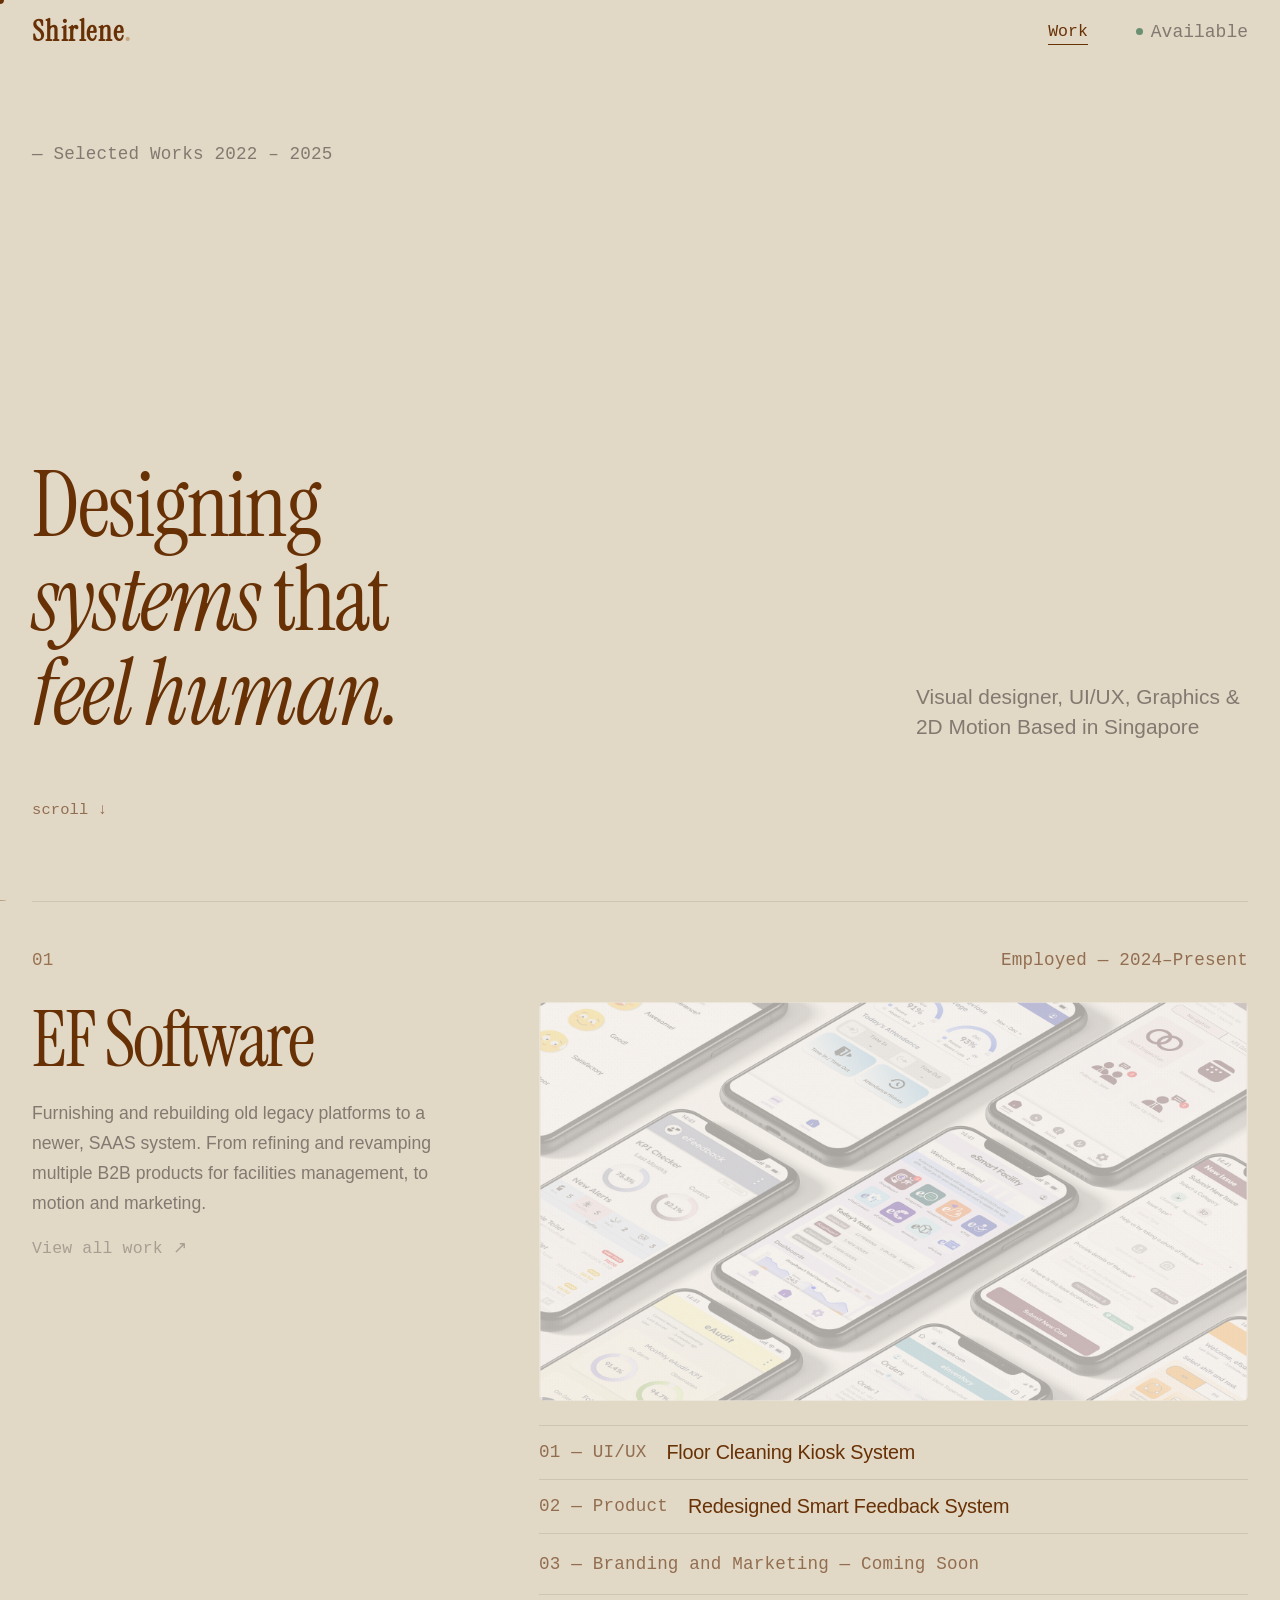
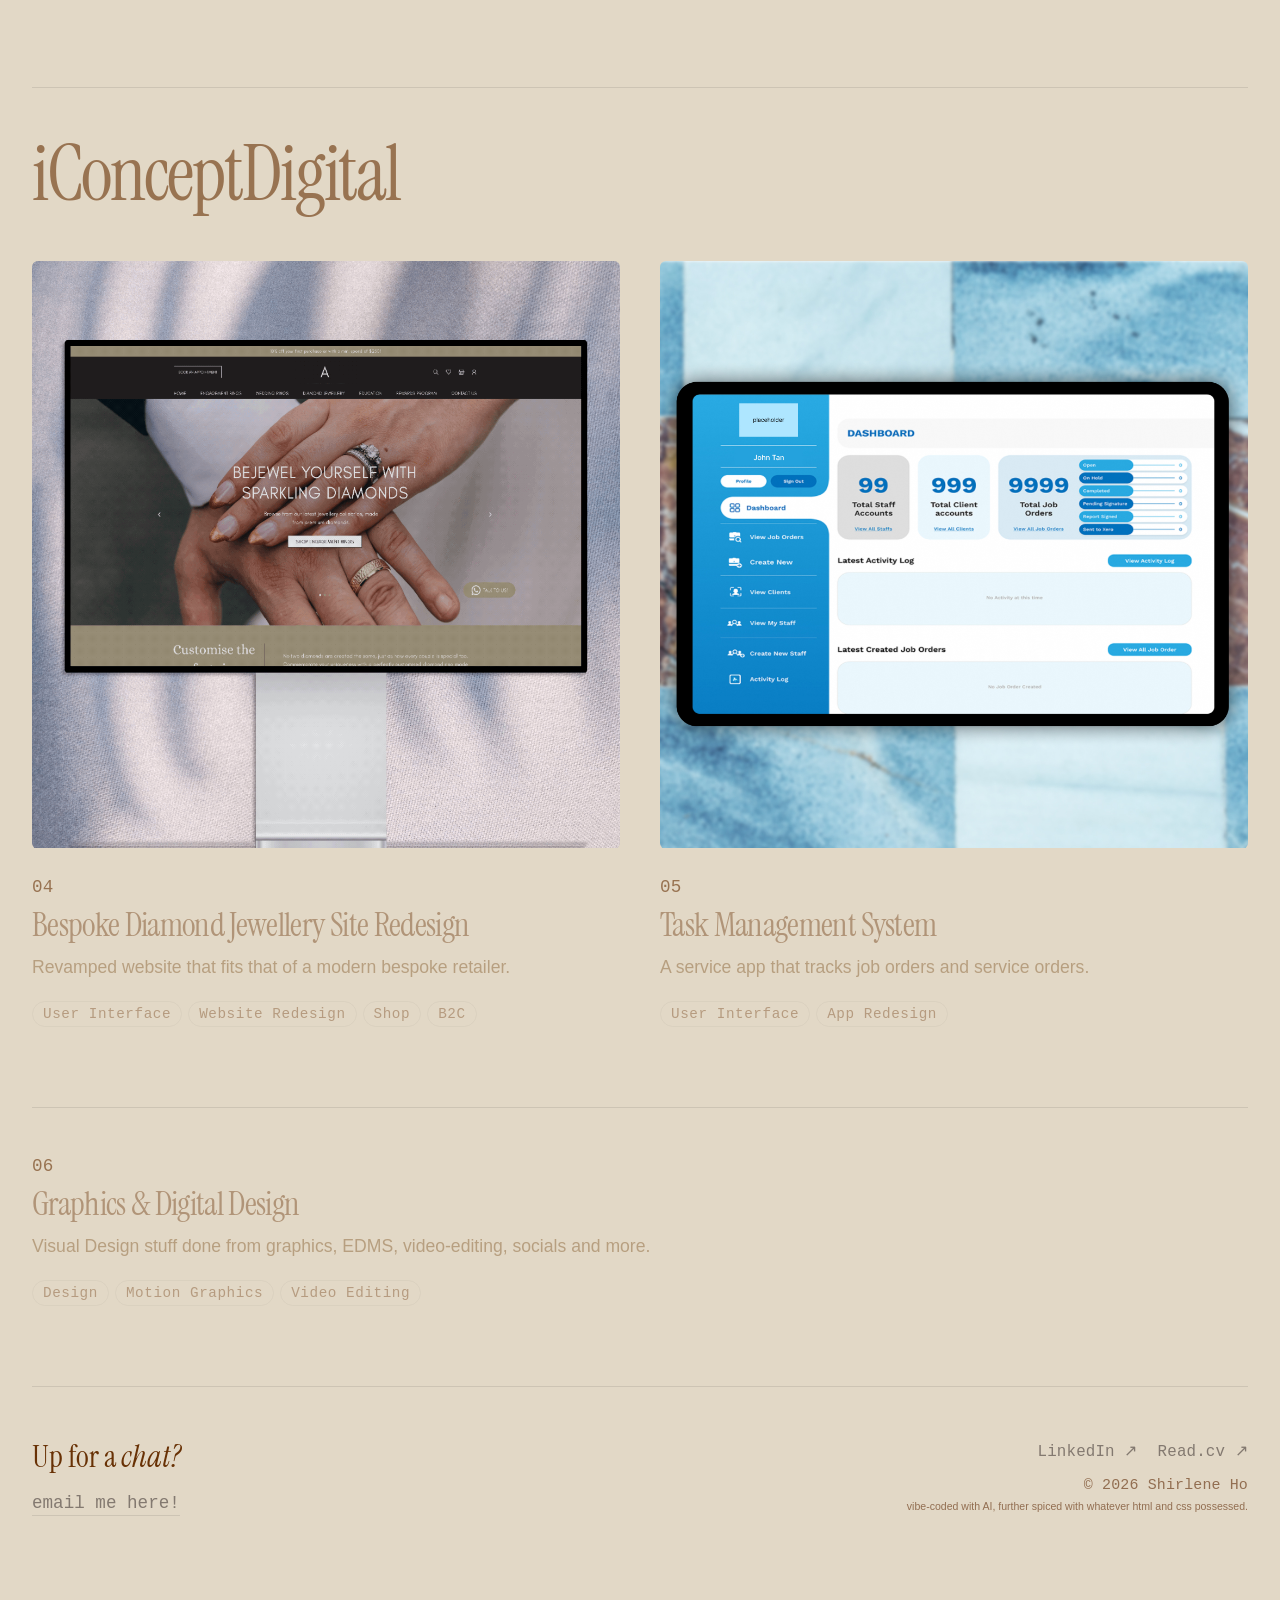
==== index.html @ 6ee0adf7 "Initial commit" ====
<!DOCTYPE html>
<html lang="en">
<head>
  <meta charset="UTF-8" />
  <meta name="viewport" content="width=device-width, initial-scale=1.0" />
  <title>Shirlene's folio</title>
  <link rel="stylesheet" href="style.css" />
  <link rel="preconnect" href="https://fonts.googleapis.com">
  <link rel="preconnect" href="https://fonts.gstatic.com" crossorigin>
  <link href="https://fonts.googleapis.com/css2?family=Instrument+Serif:ital@0;1&family=DM+Mono:wght@300;400&family=Syne:wght@400;500;700&display=swap" rel="stylesheet">
</head>

<body class="page-home" data-cursor="default">

<script>
  window.addEventListener('beforeunload', function (event) {
    window.location.href = 'index.html';
  });
</script>

  <!-- Custom Cursor -->
  <div class="cursor" id="cursor"></div>
  <div class="cursor-dot" id="cursor-dot"></div>

  <!-- Navigation -->
  <nav class="nav" id="nav">
      <a href="index.html" class="nav-logo">Shirlene<span class="logo-dot">.</span></a>
      <div class="nav-links">
        <a href="index.html" class="nav-link active" data-label="Work">Work</a>
      <!--<a href="playground.html" class="nav-link" data-label="Playground">Playground</a>-->  
    </div>
    <div class="nav-meta">
      <span class="nav-status"><span class="status-dot"></span>Available</span>
    </div>
  </nav>

  <!-- Hero -->
  <section class="hero">
   <canvas id="hero-canvas"></canvas>
    <div class="hero-label">
      <span class="mono">— Selected Works 2022 – 2025</span>
    </div>
    <h1 class="hero-title">
      <span class="line" data-delay="0">Designing</span>
      <span class="line" data-delay="80"><em>systems</em> that</span>
      <span class="line italic" data-delay="160">feel human.</span>
    </h1>
    <div class="hero-sub">
      <p>Visual designer, UI/UX, Graphics & 2D Motion Based in Singapore
      <!--<a href="#01">UI/UX</a>,
      <a href="#04">Graphics & 2D Motion</a>. Based in Singapore.</p> -->
      <!-- <a href="playground.html" class="hero-link">About me <svg width="14" height="14" viewBox="0 0 14 14" fill="none"><path d="M2 7h10M8 3l4 4-4 4" stroke="currentColor" stroke-width="1.5" stroke-linecap="round" stroke-linejoin="round"/></svg></a> --!>
    </div>
    <div class="hero-scroll-hint mono">scroll ↓</div>
  </section>

   Work Grid -->
  <section class="works" id="works">

    <!-- 01 EFS — Featured Client Block -->
    <section id="01">
    <div class="work-item work-item--feature" data-index="01">
      <div class="work-feature-inner" data-color="#E8D4D4">
        <div class="work-feature-header">
          <span class="work-index mono">01</span>
          <div class="work-feature-label mono">Employed — 2024–Present</div>
        </div>
        <div class="work-feature-body">
          <div class="work-feature-left">
            <h2 class="work-feature-title">EF Software</h2>
            <p class="work-feature-desc">Furnishing and rebuilding old legacy platforms to a newer, SAAS system. From refining and revamping multiple B2B products for facilities management, to motion and marketing.</p>
            <a href="efs.html" class="work-feature-cta mono">View all work ↗</a>
          </div>
          <div class="work-feature-right" img src="profile.png" alt="EF Softwares multiple system solutions on mobile">
            <div class="work-frame work-frame--feature">
              <div class="work-placeholder">
                <div class="placeholder-inner">
                  <span class="placeholder-label mono"></span>
                </div>
              </div>
            </div>
            <div class="work-sublinks">
              <a href="efs.html#cleaningkiosk" class="work-sublink">
                <span class="sublink-type mono">01 — UI/UX</span>
                <span class="sublink-title">Floor Cleaning Kiosk System</span>
                <span class="sublink-arrow">↗</span>
              </a>
              <a href="efs.html#eSFB" class="work-sublink">
                <span class="sublink-type mono">02 — Product</span>
                <span class="sublink-title">Redesigned Smart Feedback System</span>
                <span class="sublink-arrow">↗</span>
              </a>
              <div class="work-sublink">
                <span class="sublink-type mono">03 — Branding and Marketing — Coming Soon </span>
                <!-- <span class="sublink-title">Visual Identity & Marketing</span> 
                <span class="sublink-arrow">↗</span> </div> -->
              <div class="spacer">
              </a>
            </div>
          </div>
        </div>
      </div>
    </div>


    <!-- iConcept Digital — shared client header for the split block below.
         Wrapped together so hovering either card brightens the title. -->
    <div class="work-client-group">
      <div class="work-client-header">
        <h2 class="work-client-title">iConceptDigital</h2>
      </div>

      <div class="work-item work-item--split">

        <div class="work-cell" data-index="04" data-color="#E8D9E2">
          <a href="bespokejewellery.html" class="work-link">
            <div class="work-frame work-frame--portrait">
              <div class="da-feature">
                <div class="placeholder-inner">
                </div>
              </div>
            </div>
            <div class="work-meta">
              <div class="work-info">
                <span class="work-index mono">04</span>
                <h2 class="work-title">Bespoke Diamond Jewellery Site Redesign</h2>

                <p class="work-desc">Revamped website that fits that of a modern bespoke retailer.</p>
              </div>
              <div class="work-tags">
                <span class="tag">User Interface</span>
                <span class="tag">Website Redesign</span>
             	<span class="tag">Shop</span>
              	<span class="tag">B2C</span>
              </div>
            </div>
          </a>
        </div>

        <div class="work-cell" data-index="05" data-color="#CFE3E3">
          <a href="taskmgmt.html" class="work-link">
            <div class="work-frame work-frame--portrait">
              <div class="taskmgmt-feature" alt="EF Softwares multiple system solutions on mobile">
                <div class="placeholder-inner" img src="profile.png" >
                </div>
              </div>
            </div>
            <div class="work-meta">
              <div class="work-info">
                <span class="work-index mono">05</span>
                <h2 class="work-title">Task Management System</h2>
                <p class="work-desc">A service app that tracks job orders and service orders.</p>
              </div>
              <div class="work-tags">
              <span class="tag">User Interface</span>
              <span class="tag">App Redesign</span>
            </div>
          </div>
        </a>
      </div>

    </div>

    </div>
    <section id="04">

    <div class="work-item work-item--wide" data-index="06" data-color="#D9E2E8">
      <a href="graphicdesign.html" class="work-link">
       <!--  <div class="work-frame work-frame--wide">
          <div class="work-placeholder">
            <div class="placeholder-inner">
            </div>
          </div>
        </div> -->
        <div class="work-meta">
          <div class="work-info">
            <span class="work-index mono">06</span>
            <h2 class="work-title">Graphics & Digital Design</h2>
            <p class="work-desc">Visual Design stuff done from graphics, EDMS, video-editing, socials and more.</p>
          </div>
          <div class="work-tags">
            <span class="tag">Design</span>
            <span class="tag">Motion Graphics</span>
            <span class="tag">Video Editing</span>
          </div>
        </div>
      </a>
    </div>


  </section>

  <!-- Footer -->
  <footer class="footer">
    <div class="footer-left">
      <p class="footer-tagline">Up for a <em>chat?</em></p>
      <a href="mailto:shirlenehly010@gmail.com" class="footer-email">email me here!</a>
    </div>
    <div class="footer-right">
      <div class="footer-links">
        <a href="www.linkedin.com/in/shirlene-ho" target="_blank" class="footer-link mono">LinkedIn ↗</a>
        <a href="https://drive.google.com/file/d/1FRg0CxE9V1r8pz8oT7f8C0hHhA85Rcrs/view?usp=sharing" target="_blank" class="footer-link mono">Read.cv ↗</a>
      </div>
      <p class="footer-copy mono" style="text-align: right;" style="margin-bottom: 0px;">© 2026 Shirlene Ho</p>
      <p class="footer-credit" style="margin-top: -10px;">vibe-coded with AI, further spiced with whatever html and css possessed. </div>
    </div>
  </footer>

  <script src="main.js"></script>
</body>
</html>
---- style.css ----
/*=============================================
   Shirlene Ho — PORTFOLIO
   Visual Design & UI/UX
   ============================================= */
html {
  scroll-behavior: smooth;
  scroll-padding-top: 60px; /* Adjust this to match the exact height of your header */
} 



:root {
  --bg: #e2d8c6;
  --fg: #683105;
  --fg-muted: #837970;
  --fg-faint: #926e51;
  --accent: #C8A882;
  --accent-dark: #9B7A52;
  --surface: #EEEAE3;
  --border: rgba(26, 26, 24, 0.1);
  --green: #6B8F71;
  --serif: 'Instrument Serif', serif;
  --sans: 'Noto Serif', sans-serif;
  --mono: 'IBM-Plex Sans', monospace;
  --ease-out: cubic-bezier(0.16, 1, 0.3, 1);
  --ease-in-out: cubic-bezier(0.76, 0, 0.24, 1);
  --radius: 6px;
  --nav-h: 64px;
}
 
/* ---- Reset & Base ---- */
*, *::before, *::after { box-sizing: border-box; margin: 0; padding: 0; }
 
html { scroll-behavior: smooth; font-size: 22px; }
 
body {
  font-family: var(--sans);
  font-size: 1px;
  background-color: var(--bg);
  color: var(--fg);
  overflow-x: hidden;
  cursor: none;
  -webkit-font-smoothing: antialiased;
  /* Smooth color transition for full background */
  transition: background-color 0.6s cubic-bezier(0.16, 1, 0.3, 1);
}


 
a { color: inherit; text-decoration: none; }
img { display: block; max-width: 100%; }
 
.mono { font-family: var(--mono); font-size: 0.8rem; letter-spacing: 0.01em; }
.italic { font-style: italic; font-family: var(--serif); }
.monospace { font-family: var(--mono); font-size: 0.6rem; letter-spacing: 0.1em; }



    .client-hero { padding: calc(var(--nav-h) + 80px) 32px 60px; border-bottom: 1px solid var(--border); }
    .client-hero-top { display: flex; align-items: flex-end; justify-content: space-between; gap: 32px; margin-bottom: 40px; flex-wrap: wrap; }
    .client-name { font-family: var(--serif); font-size: clamp(3rem, 8vw, 7rem); font-weight: 400; letter-spacing: -0.03em; line-height: 1; }
    .client-meta { display: flex; flex-direction: column; gap: 8px; align-items: flex-end; }
    .client-meta-row { display: flex; gap: 24px; }
    .client-stat { display: flex; flex-direction: column; align-items: flex-end; }
    .client-stat-val { font-family: var(--serif); font-size: 1.6rem; font-weight: 400; letter-spacing: -0.02em; }
    .client-stat-label { font-family: var(--mono); font-size: 0.65rem; color: var(--fg-faint); }
    .client-desc-row { display: grid; align-self: left; grid-template-columns: 0.6fr 1.2fr; gap: 80px; align-items: start; }
    .client-desc { font-size: 0.95rem; line-height: 1.7; color: var(--fg-muted); }
    .client-tags-wrap { display: flex; gap: 8px; flex-wrap: wrap; flex-direction: row;  justify-content: flex-start; max-width:500px; }

    .project-list { padding: 0 32px 120px; }

    .project-card {
      display: grid;
      grid-template-columns: 1.6fr 1.8fr;
      gap: 64px;
      align-items: center;
      padding: 20px 0;
      border-bottom: 1px solid var(--border);
      opacity: 0;
      transform: translateY(24px);
      transition: opacity 0.7s var(--ease-out), transform 0.7s var(--ease-out);
    }

    .project-slot {
     display: grid;
     grid-template-columns: 1.6fr 1.8fr;
     gap: 64px;
     align-items: start;
     padding: 20px 0;
     border-bottom: 1px solid var(--border);
}


.project-cardright {
  display: grid;
  grid-template-columns: 1.8fr 1.6fr; /* Text on left (1.2fr), Images on right (1.6fr) */
  gap: 60px;
  align-items: start;
  padding: 60px 0;
  border-bottom: 1px solid var(--border);
  opacity: 0;
  transform: translateY(24px);
  transition: opacity 0.7s var(--ease-out), transform 0.7s var(--ease-out);
}

.project-cardright.visible { 
  opacity: 1; 
  transform: translateY(0); 
}

    .project-card.visible { opacity: 1; transform: translateY(0); }
    .project-card:nth-child(even) { grid-template-columns: 1.48fr 1.12fr; }
    .project-card:nth-child(even) .project-visual { order: -1; }

    .project-visual {
     display: flex;
     flex-direction: column;
     gap: 15px;
     position: sticky;
     top: calc(var(--nav-h) + 32px);
     }

    .project-row {
     display: flex;
     flex-direction: row;
     gap: 20px;
     width: 100%;
     align-items: stretch;
}

.project-row > div {
  flex: 1;
  width: 100%;
  min-height: 50px; /* Adjust height to fit your desired card height */
}

    .project-frame {
      background: var(--surface);
      border-radius: var(--radius);
      overflow: hidden;
      display: flex;
      align-items: center;
      justify-content: center;
    }
    .project-frame--landscape { aspect-ratio: 4/3; }
    .project-frame--portrait { aspect-ratio: 3/4; }
    .project-frame--wide { aspect-ratio: 16/7; }

    .project-info { display: flex;
    flex-direction: column;
    justify-content: flex-start;
    gap: 16px;
    padding: 8px 0;
}
    .project-num { font-family: var(--mono); font-size: 0.7rem; color: var(--fg-faint); }
    .project-discipline { font-family: var(--mono); font-size: 0.7rem; color: var(--accent-dark); display: flex; align-items: center; gap: 8px; margin-bottom: 4px; }
    .project-discipline::before { content: ''; width: 20px; height: 1px; background: var(--accent-dark); display: block; }
    .project-title { font-family: var(--serif); font-size: clamp(1.6rem, 3vw, 2.8rem); font-weight: 400; letter-spacing: -0.02em; line-height: 1.1; padding-top:30px;}
    .project-body { font-size: 0.875rem; line-height: 1.7; color: var(--fg-muted); max-width: 380px; }
    .project-outcomes { display: flex; flex-direction: column; gap: 8px; padding-top: 8px; border-top: 1px solid var(--border); }
    .project-outcome { display: flex; gap: 10px; font-size: 0.8rem; color: var(--fg-muted); align-items: baseline; }
    .project-outcome::before { content: '—'; font-family: var(--mono); color: var(--fg-faint); flex-shrink: 0; }
    .project-view-link { display: inline-flex; align-items: center; gap: 8px; font-family: var(--mono); font-size: 0.72rem; color: var(--fg); border-bottom: 1px solid var(--border); padding-bottom: 2px; width: fit-content; transition: gap 0.2s ease, border-color 0.2s ease; margin-top: 8px; }
    .project-view-link:hover { gap: 14px; border-color: var(--fg); }

    .back-nav { display: inline-flex; align-items: center; gap: 8px; font-family: var(--mono); font-size: 0.72rem; color: var(--fg-muted); margin-bottom: 32px; transition: color 0.2s ease, gap 0.2s ease; }
    .back-nav:hover { color: var(--fg); gap: 12px; }

    @media (max-width: 900px) {
      .project-card, .project-card:nth-child(even) { grid-template-columns: 1fr; }
      .project-card:nth-child(even) .project-visual { order: 0; }
      .client-desc-row { grid-template-columns: 1fr; gap: 24px; }
      .client-meta { align-items: flex-start; }
      .client-tags-wrap { justify-content: flex-start; }
      .client-hero-top { flex-direction: column; align-items: flex-start; }
      .client-hero { padding-left: 20px; padding-right: 20px; }
      .project-list { padding-left: 20px; padding-right: 20px; }
    }

 
/*----Image Enlarge Lightbox----*/
.lightbox-backdrop {
  position: fixed;
  top: 0;
  left: 0;
  width: 100vw;
  height: 100vh;
  background: rgba(0, 0, 0, 0.8);
  backdrop-filter: blur(8px);
  -webkit-backdrop-filter: blur(8px);
  z-index: 1000;
  display: flex;
  align-items: center;
  justify-content: center;
  opacity: 0;
  pointer-events: none;
  transition: opacity 0.35s cubic-bezier(0.16, 1, 0.3, 1);
}

.lightbox-backdrop.active {
  opacity: 1;
  pointer-events: auto;
}

.lightbox-target {
  width: 65vw;
  max-width: 1000px;
  aspect-ratio: 16 / 9;
  background-size: cover;
  background-position: center;
  background-repeat: no-repeat;
  border-radius: var(--radius);
  box-shadow: 0 25px 50px rgba(0, 0, 0, 0.5);
  transform: scale(1);
  transition: transform 0.35s cubic-bezier(0.16, 1, 0.3, 1);
  cursor: zoom-out;
}

.lightbox-backdrop.active .lightbox-target {
  transform: scale(1.5);
}

/* ---- Custom Cursor ---- */
.cursor {
  position: fixed;
  width: 20px; height: 20px;
  border: 0.1px solid var(--fg);
  border-radius: 50%;
  pointer-events: none;
  z-index: 9999;
  transform: translate(-50%, -50%);
  transition: width 0.3s var(--ease-out), height 0.3s var(--ease-out),
              border-color 0.3s ease, opacity 0.3s ease;
  mix-blend-mode: overlay;
}
 
.cursor-dot {
  position: fixed;
  width: 8px; height: 8px;
  background: var(--fg);
  border-radius: 50%;
  pointer-events: none;
  z-index: 9999;
  transform: translate(-50%, -50%);
  transition: transform 0.5s ease;
}
 
body.cursor-hover .cursor {
  width: 30px; height: 30px;
  background: var(--fg);
  border-color: var(--fg);
}
body.cursor-hover .cursor-dot { opacity: 0; }
 
/* ---- Navigation ---- */
.nav {
  position: fixed;
  top: 0; left: 0; right: 0;
  font-weight: 400;
  height: var(--nav-h);
  display: flex;
  align-items: center;
  padding: 0 32px;
  z-index: 100;
  background: transparent; /* Fully transparent initially */
  border-bottom: 1px solid transparent;
  /* Transition background and backdrop blur smoothly */
  transition: border-color 0.3s ease, background-color 0.4s ease, backdrop-filter 0.4s ease;
}

.nav.scrolled {
  border-bottom-color: var(--border);
  /* Option A: Opaque background matching theme base */
  background: rgba(226, 216, 198, 0.85); 
  /* Option B: Frosted glass effect (works in modern browsers) */
  backdrop-filter: blur(12px);
  -webkit-backdrop-filter: blur(12px);
}

/* EDITED Enable smooth background transitions on cards
.work-feature-inner,
.work-cell .work-link,
.work-item--wide .work-link {
  transition: background-color 0.4s var(--ease-out), transform 0.4s var(--ease-out);
  border-radius: var(--radius);
  padding: 32px;
} */

  
.nav-logo {
  font-family: var(--serif);
  position: relative; /* bubble */
  font-weight: 700;
  font-size: 1.3rem;
  letter-spacing: 0.05em;
  margin-right: auto;
}
 
.logo-dot { color: var(--accent); }
 
.logo-face-bubble {
  position: fixed; /* fixed so it can float freely near cursor */
  width: 48px;
  height: 48px;
  border-radius: 50%;
  overflow: hidden;
  border: 2px solid var(--fg);
  pointer-events: none;
  opacity: 0;
  transform: scale(0.6);
  transition: opacity 0.25s var(--ease-out),
              transform 0.3s var(--ease-out);
  z-index: 9998;
  background: var(--surface);
  box-shadow: 0 4px 16px rgba(0,0,0,0.12);
}
 
.logo-face-bubble img {
  width: 100%;
  height: 100%;
  object-fit: cover;
  object-position: center top;
  display: block;
}
 
.logo-face-bubble.visible {
  opacity: 1;
  transform: scale(1);
}
 
.nav-links {
  display: flex;
  gap: 32px;
}
 
.nav-link {
  font-family: var(--mono);
  font-size: 0.75rem;
  color: var(--fg-muted);
  transition: color 0.2s ease;
  position: relative;
}
 
.nav-link::after {
  content: '';
  position: absolute;
  bottom: -4px; left: 0; right: 0;
  height: 1px;
  background: var(--fg);
  transform: scaleX(0);
  transform-origin: center;
  transition: transform 0.8s var(--ease-out);
}
 
.nav-link:hover, .nav-link.active { color: var(--fg); }
.nav-link.active::after, .nav-link:hover::after { transform: scaleX(1); }
 
.nav-meta { margin-left: 48px; }
 
.nav-status {
  display: flex;
  align-items: center;
  gap: 8px;
  font-family: var(--mono);
  font-size: 18px;
  color: var(--fg-muted);
}
 
.status-dot {
  width: 7px; height: 7px;
  border-radius: 80%;
  background: var(--green);
  animation: pulse-green 2.5s ease-in-out infinite;
}
 
@keyframes pulse-green {
  0%, 100% { opacity: 1; transform: scale(1); }
  50% { opacity: 0.6; transform: scale(0.8); }
}
 
/* ---- Hero ---- */
.hero {
  min-height: 100vh;
  padding: calc(var(--nav-h) + 80px) 32px 80px;
  display: grid;
  grid-template-columns: 1fr 1fr;
  grid-template-rows: auto 1fr auto;
  gap: 0;
  align-items: end;
  position: relative;
  border-bottom: 1px solid transparent;
  transition: border-color 0.3s ease;
  position: relative;
  overflow: hidden; /* Contains trail particles within the hero bounds */
}

#hero-canvas {
  position: absolute;
  top: 0;
  left: 0;
  width: 100%;
  height: 100%;
  pointer-events: none; /* Allows user to click links through canvas */
  z-index: 1;
}
 
.hero-label {
  grid-column: 1 / -1;
  margin-bottom: 24px;
  color: var(--fg-muted);
}
 
.hero-title {
  grid-column: 1;
  font-family: var(--serif);
  font-size: clamp(3.2rem, 7vw, 6.5rem);
  font-weight: 500;
  line-height: 1.05;
  letter-spacing: -0.02em;
  align-self: end;
}
 
.hero-title .line {
  display: block;
  opacity: 0;
  transform: translateY(30px);
  animation: fade-up 0.9s var(--ease-out) forwards;
}
 
.hero-title .line:nth-child(1) { animation-delay: 0.1s; }
.hero-title .line:nth-child(2) { animation-delay: 0.18s; }
.hero-title .line:nth-child(3) { animation-delay: 0.26s; }
 
@keyframes fade-up {
  to { opacity: 1; transform: translateY(0); }
}
 
.hero.cursor-hover .cursor {
  width: 30px; height: 30px;
  background: var(--fg);
  border-color: var(--fg);
}
body.cursor-hover .cursor-dot { opacity: 0; }
 
.hero-sub {
  grid-column: 2;
  grid-row: 2;
  padding-left: 48px;
  align-self: end;
  display: flex;
  flex-direction: column;
  gap: 20px;
  max-width: 380px;
  justify-self: end;
  opacity: 0;
  animation: fade-up 0.9s var(--ease-out) 0.4s forwards;
}
 
.hero-sub p {
  font-size: 0.95rem;
  line-height: 1.40;
  color: var(--fg-muted);
}
 
/* ---- Hero Link where's my underline?-----*/
.hero-link {
  display: inline-flex;
  align-items: center;
  gap: 8px;
  font-family: var(--mono);
  font-size: 0.85rem;
  color: var(--fg-muted);
  width: fit-content;
  transition: color 0.2s ease; gap: 0.2s ease;
  position:relative;
  border-bottom: 1px solid transparent;
  transition: border-color 0.3s ease;
  border-bottom: 1px;
}
 
.hero-link::after {
  content: '';
  position:absolute;
  bottom:-4px; left:0; right:0;
  height:1px;
  color:var(--fg);
  transform:scaleX(0);
  transition:transform 0.8s var(--ease-out);
}
 
.hero-link:hover, .hero-link.active {color:var(--fg);}
.hero-link.active::after, .hero-link:hover::after {transform: scaleX(1); border-bottom: 1px solid }
 
 
.hero-scroll-hint {
  grid-column: 1 / -3;
  color: var(--fg-faint);
  padding-top: 60px;
  font-size: 0.7rem;
  opacity: 0;
  animation: fade-up 0.9s var(--ease-out) 0.7s forwards;
}
 
/* ---- Works Section ---- */
.works {
  padding: 0px 32px 120px;
  display: flex;
  flex-direction: column;
  gap: 25px;
}
 
.work-item {
  opacity: 0;
  transform: translateY(24px);
  transition: opacity 0.7s var(--ease-out), transform 0.7s var(--ease-out);
}
 
.work-item.visible { opacity: 1; transform: translateY(0); }
 
.work-item--large .work-link,
.work-item--wide .work-link {
  display: grid;
  grid-template-columns: 1.5fr 1fr;
  gap: 30px;
  align-items: start;
  padding: 40px 0px;
  border-top: 1px solid var(--border);
}
 
.work-item--large.reversed .work-link {
  grid-template-columns: 1fr 1.5fr;
}
.work-item--large.reversed .work-frame { order: 2; }
.work-item--large.reversed .work-meta { order: 1; }
 
.work-item--split {
  display: grid;
  grid-template-columns: 1fr 1fr;
 
  gap: 40px;
}
 
.work-cell .work-link {
  display: flex;
  flex-direction: column;
  gap: 20px;
  padding: 40px 0;
}
 
.work-item--wide .work-link {
  grid-template-columns: 2fr 1fr;
}
 
/* Work Frame */
.work-frame {
  overflow: hidden;
  border-radius: var(--radius);
  aspect-ratio: 4 / 3;
  position: relative;
}
 
.work-frame--portrait { aspect-ratio: 4 / 4; }
.work-frame--wide { aspect-ratio: 16 / 9; }
 
.work-placeholder {
  width: 100%; height: 100%;
  background: var(--surface);
  display: flex;
  align-items: center;
  justify-content: center;
  opacity: 60%;
  transition: transform 0.6s var(--ease-out), opacity 0.3s ease;
}
 
/* Placeholder image scales in + brightens on hover — applies to regular cards and the EFS feature block */
.work-link:hover .work-placeholder,
.work-item--feature:hover .work-placeholder {
  transform: scale(1.03);
  opacity: 0.5;
}
 
.work-link:hover .work-title { color: var(--fg); }
 
.placeholder-inner {
  display: flex;
  flex-direction: column;
  align-items: center;
  gap: 24px;
  color: var(--fg-faint);
}
 
 
.placeholder-label { font-size: 0.7rem; }
 
/* Placeholder Shapes */
.placeholder-shape {
  border-radius: 4px;
  opacity: 0.25;
}
 
.shape-a { width: 120px; height: 80px; border: 2px solid var(--fg); border-radius: 60px; }
.shape-b { width: 80px; height: 80px; border: 2px solid var(--fg); border-radius: 50%; }
.shape-c { width: 0; height: 0; border-left: 50px solid transparent; border-right: 50px solid transparent; border-bottom: 86px solid var(--fg); border-radius: 0; opacity: 0.2; }
.shape-d { width: 140px; height: 60px; background: var(--fg); border-radius: 4px; opacity: 0.15; }
.shape-e { width: 70px; height: 110px; border: 2px solid var(--fg); opacity: 0.25; }
 
 
/* Work Meta */
.work-meta {
  display: flex;
  flex-direction: column;
  justify-content: space-between;
  gap: 20px;
  padding: 8px 0;
}
 
.work-info { display: flex; flex-direction: column; gap: 10px; }
 
.work-index { color: var(--fg); opacity: 60%}
.work-link:hover .work-index { color: var(--fg); opacity: 100% }
 
 
.work-title {
  font-family: var(--serif);
  font-size: clamp(1.5rem, 2.5vw, 2.2rem);
  font-weight: 400;
  letter-spacing: -0.02em;
  line-height: 1.1;
  color: var(--fg);
  transition: color 0.2s ease;
  opacity: 40%;
}
.work-link:hover .work-title { color: var(--fg); opacity: 100%; }
 
.work-desc {
  font-size: 0.8rem;
  line-height: 1.6;
  color: var(--accent-dark);
  max-width: 800px;
  opacity: 60%;
}
.work-link:hover .work-desc {color: var(--accent-dark-); opacity: 100%;}  
 
 
.work-tags {
  display: flex;
  flex-wrap: wrap;
  gap: 6px;
  opacity: 60%;
}
.work-link:hover .work-tags { border-color: var(--fg); opacity: 100%;}
 
 
.tag {
  font-family: var(--mono);
  font-size: 0.65rem;
  padding: 4px 10px;
  border: 1px solid var(--border);
  border-radius: 100px;
  color: var(--fg);
  letter-spacing: 0.04em;
  transition: border-color 0.2s ease, color 0.2s ease;
  opacity: 60%;
}
 
/* Tags highlight on hover, matching .work-link:hover .tag */
.work-item--feature:hover .tag {
  border-color: var(--fg-muted);
  color: var(--fg);
}
 
 
/* =============================================
   FEATURED CLIENT BLOCK (EFS)
   ============================================= */
 
.work-item--feature {
  border-top: 1px solid var(--border);
  padding: 48px 0px;
}
 
.work-feature-inner {
  display: flex;
  flex-direction: column;
  gap: 32px;
}
 
.work-frame--feature .overlay {
  position: absolute;
  inset: 0; /* Makes it cover the entire container */
  background-color: rgba(0, 21, 27, 0.4); /* Adjust color and opacity here */
  opacity: 1.0;
  transition: opacity 0.4s ease;
}

/* Dimmed-by-default state, matching .work-index / .work-title / .work-desc / .work-tags
   on the regular cards — wakes up to full opacity on hover */
.work-feature-label,
.work-feature-title,
.work-feature-desc,
.work-sublinks,
.work-item--feature:hover .work-feature-label,
.work-item--feature:hover .work-feature-title,
.work-item--feature:hover .work-feature-desc,
.work-item--feature:hover .work-sublinks,
.work-item--feature:hover .work-feature-cta {
  opacity: 100%;
}
 
 
.work-feature-header {
  display: flex;
  align-items: center;
  justify-content: space-between;
}
 
.work-feature-label { color: var(--fg-faint); }
 
.work-feature-body {
  display: grid;
  grid-template-columns: 1fr 1.6fr;
  gap: 64px;
  align-items: start;
}
 
.work-feature-left {
  display: flex;
  max-width: 1200px;
  flex-direction: column;
  justify-content: space-between;
  gap: 20px;
  top: calc(var(--nav-h) + 32px);
}

.work-feature-right {
  display: flex;
  flex-direction: column;
  grid-template-columns: 2fr;
  justify-content: space-between;

  gap: 24px;
}
 
.work-feature-title {
  font-family: var(--serif);
  font-size: clamp(3rem, 6vw, 5.5rem);
  font-weight: 400;
  line-height: 1.0;
  max-width: 900px;
  letter-spacing: -0.03em;
  justify-content: space-between;
  align-self: left;
}

/* Shared client header — sits above a group of cards (e.g. iConceptDigital
   above the Nirvana / Diamond Ateliers split block). Same font treatment as
   .work-feature-title, but always full opacity since it's not tied to a
   single card's hover state. */
.work-client-header {
  padding: 48px 0 8px;
  border-top: 1px solid var(--border);
}

.work-client-title {
  font-family: var(--serif);
  font-size: clamp(3rem, 6vw, 5.5rem);
  font-weight: 400;
  line-height: 1.0;
  letter-spacing: -0.03em;
  color: var(--fg);
  opacity: 60%;
  transition: opacity 0.2s ease, color 0.2s ease;
}

/* Brightens when either card beneath it is hovered, since both
   "Nirvana Memorial Garden" and "Diamond Ateliers" belong to this client */
.work-client-group:hover .work-client-title {
  opacity: 100%;
  color: var(--fg);
}
 
.work-feature-desc {
  font-size: 0.8rem;
  line-height: 1.7;
  color: var(--fg-muted);
  max-width: 600px;
}
 
.work-feature-cta {
  display: inline-flex;
  align-items: center;
  gap: 6px;
  font-size: 0.75rem;
  color: var(--fg-muted);
  width: fit-content;
  position: relative;
  text-decoration: none;
  /* opacity lives on the element itself, NOT inherited down to ::after
     by using opacity on a wrapper — ::after is a sibling paint layer
     and will inherit parent opacity. We keep the element opacity here
     but override it to 1 on self-hover so the line is always fully visible. */
  opacity: 0.6;
  transition: gap 0.8s ease, color 0.2s ease, opacity 0.2s ease;
}

.work-feature-cta::after {
  content: '';
  position: absolute;
  bottom: -4px;
  left: 0;
  right: 0;
  height: 1px;
  background: var(--fg);
  transform: scaleX(0);
  transform-origin: left;
  transition: transform 0.8s var(--ease-out);
}

.work-feature-cta:hover {
  gap: 12px;
  color: var(--fg);
  opacity: 1; /* ensure full opacity on self-hover so ::after line is crisp */
}

.work-feature-cta:hover::after {
  transform: scaleX(1);
}
 
 
/*workframe image BG*/
.work-frame--feature { aspect-ratio: 16 / 9; 
  background-image: url("images/bannerlogo.png");
  background-size: 100%;      /* Scales the image to completely cover the div */
  background-position: center;  /* Centers the image within the container */
  background-repeat: no-repeat; 
  transition: background-size 0.4s ease; /* Adds a smooth transition effect */
}
 
/* Sub-project links */
.work-sublinks {
  display: flex;
  flex-direction: column;
  gap: 0;
  border-top: 1px solid var(--border);
  padding-bottom: 60px;
}
 
.work-sublink {
  display: grid;
  grid-template-columns: auto 1fr auto;
  align-items: center;
  gap: 20px;
  padding: 15px 0;
  border-bottom: 1px solid var(--border);
}
 
.work-sublink:hover .sublink-title { text-decoration: underline; text-underline-offset: 3px; }
.work-sublink:hover .sublink-arrow { transform: translate(3px, -3px); opacity: 1; }
.work-frame--feature:hover { opacity: 1; background-size: 120%; }
.work-frame--feature:hover .overlay { opacity: 1; /* Fades the overlay in */}
.da-feature:hover { opacity: 1; background-size: 115%;} overlay { opacity: 1; }
.taskmgmt-feature:hover { opacity: 1; background-size: 115%;} overlay { opacity: 1; }

.sublink-type { color: var(--fg-faint); white-space: nowrap; }
.sublink-title { font-size: 0.9rem; font-weight: 500; letter-spacing: -0.01em; }
 
.sublink-arrow {
  font-size: 0.85rem;
  color: var(--fg-muted);
  transition: transform 0.2s var(--ease-out);
  opacity: 0%;
}
 
/* ---- Footer ---- */
.footer {
  border-top: 1px solid var(--border);
  padding: 50 50;
  padding-top: 50px;
  display: flex;
  align-items: flex-end;
  justify-content: space-between; /* This pushes left and right elements to opposite edges */
  width: 100%;
}
 
.footer-tagline {
  font-family: var(--serif);
  font-size: 1.4rem;
  font-weight: 400;
  line-height: 1.3;
  margin-bottom: 16px;
}
 
.footer-email {
  font-family: var(--mono);
  font-size: 0.8rem;
  color: var(--fg-muted);
  border-bottom: 1px solid var(--border);
  padding-bottom: 2px;
  transition: color 0.2s ease, border-color 0.2s ease;
}
 
.footer-email:hover { color: var(--fg); border-color: var(--fg); }
 
.footer-right {
  display: flex;
  flex-direction: column;
  align-items: flex-end;
  gap: 16px;
}
 
.footer-links { display: flex; gap: 20px; }
 
.footer-link {
  color: var(--fg-muted);
  max-width: flex;
  font-size: 0.72rem;
  align-content: right;
  align-items: right;
  transition: color 0.2s ease;
}
 
.footer-link:hover { color: var(--fg); }
 
.footer-copy { color: var(--fg-faint); font-size: 0.68rem; }
.footer-credit { 
  font-size: 0.48rem;
  line-height: 1.40;
  color: var(--fg-faint); margin-top: 3px; }


/* =============================================
   EF Software PAGE
   ============================================= */
 
/* Hero Desc */
.client-desc{
  max-width: 800px;
  display: flex;
  justify-content: left; /* Main axis center */
  align-items: left;     /* Cross axis center */
}

.project-ecall{
  background-image: url("images/ecall.gif");
  aspect-ratio: 16 / 9; 
  background-size: 100%;      /* Scales the image to completely cover the div */
  background-position: center;  /* Centers the image within the container */
  background-repeat: no-repeat; 
  transition: background-size 0.4s ease; /* Adds a smooth transition effect */
}

.project-kioskposter{
  background-image: url("images/KioskPosterLandscape.jpg");
  aspect-ratio: 16 / 9; 
  background-size: 100%;      /* Scales the image to completely cover the div */
  background-position: center;  /* Centers the image within the container */
  background-repeat: no-repeat; 
  transition: background-size 0.4s ease; /* Adds a smooth transition effect */
}

.project-draft{
  background-image: url("images/mainscreen-drafts.png");
  aspect-ratio: 16 / 9; 
  background-size: 100%;      /* Scales the image to completely cover the div */
  background-position: center;  /* Centers the image within the container */
  background-repeat: no-repeat; 
  transition: background-size 0.4s ease; /* Adds a smooth transition effect */
}

.project-esfbpost{
  background-image: url("images/eSFB-Post.jpg");
  aspect-ratio: 16 / 9; 
  background-size: 95%;      /* Scales the image to completely cover the div */
  background-position: center;  /* Centers the image within the container */
  background-repeat: no-repeat; 
  transition: background-size 0.4s ease; /* Adds a smooth transition effect */
}

.project-ecallmap{
  background-image: url("images/ecall.gif");
  aspect-ratio: 16 / 9; 
  background-size: 92%;      /* Scales the image to completely cover the div */
  background-position: center;  /* Centers the image within the container */
  background-repeat: no-repeat; 
  transition: background-size 0.4s ease; /* Adds a smooth transition effect */
}

.project-smiley{
  background-image: url("images/eFBToiletSmiley.gif");
  aspect-ratio: 16 / 9; 
  background-size: 100%;      /* Scales the image to completely cover the div */
  background-position: center;  /* Centers the image within the container */
  background-repeat: no-repeat; 
  transition: background-size 0.4s ease; /* Adds a smooth transition effect */
}

.project-oldsample{
  background-image: url("images/oldsample.png");
  aspect-ratio: 16 / 9; 
  background-size: 88%;      /* Scales the image to completely cover the div */
  background-position: center;  /* Centers the image within the container */
  background-repeat: no-repeat; 
  transition: background-size 0.4s ease; /* Adds a smooth transition effect */
}

.project-outcome {
  max-width: 800px;
  font-size: 0.7rem;
  font-style: var(--sans light); 
  font-weight: 10;
  line-height: 1.7;
  color: var(--fg-muted);
}
.ecall-body{
  max-width: 800px;
  font-family: var(--san light);
  font-size: 0.8rem;
  line-height: 1.7;
  color: var(--fg-muted);
}

.project-problem{
  font-family: var(--serif);
  max-width: 800px;
  font-size: 1.1rem;
  line-height: 1.7;
  color: var(--fg);
}

.ecall-placeholder{
  background-image: url("images/ecall.gif");
  aspect-ratio: 16 / 9; 
  grid-template-columns: 2fr;
  max-width: 1000px;
  background-size: 100%;      /* Scales the image to completely cover the div */
  background-position: center;  /* Centers the image within the container */
  background-repeat: no-repeat; 
  justify-content: space-between; 
  align-content: right;
  transition: background-size 0.4s ease; /* Adds a smooth transition effect */
}

.project-info{
  display: flex;
  max-width: 1200px;
  flex-direction: column;
  justify-content: space-between;
  gap: 20px;
  position: sticky;
  top: calc(var(--nav-h) + 32px);
}


/* PAGE DA */
.da-feature {
  background-image: url("images/da/dafeature.gif");
  aspect-ratio: 1 / 1; 
  background-size: 108%;      /* Scales the image to completely cover the div */
  background-position: center;  /* Centers the image within the container */
  background-repeat: no-repeat; 
  transition: background-size 0.4s ease; /* Adds a smooth transition effect */
}

.dastill{
  background-image: url("images/da/dastillfeature.jpg");
  aspect-ratio: 16 / 9; 
  background-size: 100%;      /* Scales the image to completely cover the div */
  background-position: center;  /* Centers the image within the container */
  background-repeat: no-repeat; 
  transition: background-size 0.4s ease; /* Adds a smooth transition effect */
}

.dainner{
  background-image: url("images/da/innerpageda.jpg");
  aspect-ratio: 16 / 9; 
  background-size: 100%;      /* Scales the image to completely cover the div */
  background-position: center;  /* Centers the image within the container */
  background-repeat: no-repeat; 
  transition: background-size 0.4s ease; /* Adds a smooth transition effect */
}

.daold{
  background-image: url("images/da/daold.png");
  aspect-ratio: 16 / 9; 
  background-size: 120%;      /* Scales the image to completely cover the div */
  background-position: center;  /* Centers the image within the container */
  background-repeat: no-repeat; 
  transition: background-size 0.4s ease; /* Adds a smooth transition effect */
}

.dasteps{
  background-image: url("images/da/stepscreatering.gif");
  aspect-ratio: 16 / 9; 
  background-size: 100%;      /* Scales the image to completely cover the div */
  background-position: center;  /* Centers the image within the container */
  background-repeat: no-repeat; 
  transition: background-size 0.4s ease; /* Adds a smooth transition effect */
}

.dacolors{
  background-image: url("images/da/dacolors.jpg");
  aspect-ratio: 16 / 9; 
  background-size: 100%;      /* Scales the image to completely cover the div */
  background-position: center;  /* Centers the image within the container */
  background-repeat: no-repeat; 
  transition: background-size 0.4s ease; /* Adds a smooth transition effect */
}

/* PAGE Task Mgmt System */

.taskmgmt-feature{
  background-image: url("images/taskmgmt/feature.jpeg");
  aspect-ratio: 1 / 1; 
  background-size: 108%;      /* Scales the image to completely cover the div */
  background-position: center;  /* Centers the image within the container */
  background-repeat: no-repeat; 
  transition: background-size 0.4s ease; /* Adds a smooth transition effect */
}

.taskmgmt{
  background-image: url("images/taskmgmt/feature2.jpg");
  aspect-ratio: 16 / 9; 
  background-size: 100%;      /* Scales the image to completely cover the div */
  background-position: center;  /* Centers the image within the container */
  background-repeat: no-repeat; 
  transition: background-size 0.4s ease; /* Adds a smooth transition effect */
}

.mgmtcolors{
  background-image: url("images/taskmgmt/taskmgmtcolors.jpg");
  aspect-ratio: 16 / 9; 
  background-size: 100%;      /* Scales the image to completely cover the div */
  background-position: center;  /* Centers the image within the container */
  background-repeat: no-repeat; 
  transition: background-size 0.4s ease; /* Adds a smooth transition effect */
}

.mgmttype{
  background-image: url("images/taskmgmt/taskmgmttype.jpg");
  aspect-ratio: 16 / 9; 
  background-size: 100%;      /* Scales the image to completely cover the div */
  background-position: center;  /* Centers the image within the container */
  background-repeat: no-repeat; 
  transition: background-size 0.4s ease; /* Adds a smooth transition effect */
}

.mgmtgif{
  background-image: url("images/taskmgmt/taskmgmt.gif");
  aspect-ratio: 16 / 9; 
  background-size: 100%;      /* Scales the image to completely cover the div */
  background-position: center;  /* Centers the image within the container */
  background-repeat: no-repeat; 
  transition: background-size 0.4s ease; /* Adds a smooth transition effect */
}

.mgmtcalc{
  background-image: url("images/taskmgmt/taskmgmtcalc.jpg");
  aspect-ratio: 16 / 9; 
  background-size: 100%;      /* Scales the image to completely cover the div */
  background-position: center;  /* Centers the image within the container */
  background-repeat: no-repeat; 
  transition: background-size 0.4s ease; /* Adds a smooth transition effect */
}

.mgmtcompts{
  background-image: url("images/taskmgmt/taskmgmtcomponents.jpg");
  aspect-ratio: 16 / 9; 
  background-size: 100%;      /* Scales the image to completely cover the div */
  background-position: center;  /* Centers the image within the container */
  background-repeat: no-repeat; 
  transition: background-size 0.4s ease; /* Adds a smooth transition effect */
}


/* PAGE GRAPHIC DESIGN*/

.graphic-sub {
  grid-column: 1;
  grid-row: 1;
  position: relative;
  font-size: 0.95rem;
  padding-left: 48px;
  align-self: end;
  display: flex;
  flex-direction: column;
  gap: 20px;
  max-width: 380px;
  justify-self: end;
  opacity: 0;
  animation: fade-up 0.9s var(--ease-out) 0.4s forwards;
}

.lauriernightguard {
  aspect-ratio: 16 / 9; 
  background-size: 100%;      /* Scales the image to completely cover the div */
  background-position: center;  /* Centers the image within the container */
  background-repeat: no-repeat; 
  height: 80%; 
  display:flex;
  transition: background-size 0.4s ease; /* Adds a smooth transition effect */
}

.laurierng{
  background-image: url("images/graphics/laurierng.webp");
  aspect-ratio: 1 / 1;
  display:flex; 
  background-size: 100%;      /* Scales the image to completely cover the div */
  background-position: center;  /* Centers the image within the container */
  background-repeat: no-repeat; 
  height:80%;
  transition: background-size 0.4s ease; /* Adds a smooth transition effect */
}

.dbsilight{
  aspect-ratio: 16 / 9; 
  align-items: flex-start;
  background-size: 100%;      /* Scales the image to completely cover the div */
  background-position: center;  /* Centers the image within the container */
  background-repeat: no-repeat; 
  height: 80%; 
  align-items: top;     /* Centers vertically (on the cross axis) */
  display:flex;
  transition: background-size 0.4s ease; /* Adds a smooth transition effect */
}

.dbs {
  background-image: url("images/graphics/Money Matchmaker Gameplay Assets.jpeg");
  aspect-ratio: 1 / 1; 
  background-size: 90%;      /* Scales the image to completely cover the div */
  background-position: center;  /* Centers the image within the container */
  background-repeat: no-repeat; 
  vertical-align:top;
  transition: background-size 0.4s ease; /* Adds a smooth transition effect */
}

.spacer {
  height: 30px;
  flex-grow: 1;
  flex-direction: row;
}

.amexkris {
  background-image: url("images/graphics/amexkrisflyer.jpg");
  aspect-ratio: 1 / 1; 
  background-size:120%;
  background-position: center;  /* Centers the image within the container */
  background-repeat: no-repeat; 
  transition: background-size 0.4s ease; /* Adds a smooth transition effect */
  vertical-align:top;
  height:420px;
}

.amexgifphone {
  background-image: url("images/graphics/amexgiflow.gif");
  aspect-ratio: 16 / 9; 
  background-size: 100%;      /* Scales the image to completely cover the div */
  background-position: center;  /* Centers the image within the container */
  background-repeat: no-repeat; 
  transition: background-size 0.4s ease; /* Adds a smooth transition effect */
  vertical-align:top;
}

.amex-grid-container {
  display: flex;
  flex-direction: column;
  gap: 20px;
  width: 100%;
}

/* Top Row: Places the 2 portrait items side-by-side */
.project-row-top {
  display: flex;
  flex-direction: row;
  gap: 20px;
  width: 100%;
}

/* Force top items to share width evenly and maintain proportional height */
.project-row-top > div {
  flex: 1;
  height: 500px; /* Adjust height to match your preferred portrait view */
  background-size: cover;
  background-position: center;
  border-radius: var(--radius);
}

/* Bottom Row GIF: Spans 100% width with appropriate height */
.amexposter {
  height: 60%;
  background-image: url("images/graphics/amexposter.webp");
  aspect-ratio: 4 / 3; 
  background-size: cover;
  background-position: center;
}


/* =============================================
   PLAYGROUND PAGE
   =============================================
 
 About Hero 
.about-hero {
  padding: calc(var(--nav-h) + 80px) 32px 100px;
  display: grid;
  grid-template-columns: 1fr 1.4fr;
  gap: 80px;
  align-items: start;
}
 
.about-portrait-wrap {
  position: sticky;
  top: calc(var(--nav-h) + 32px);
}
 
.about-portrait-frame {
  aspect-ratio: 3 / 4;
  border-radius: var(--radius);
  overflow: hidden;
  background: var(--surface);
  margin-bottom: 12px;
}
 
.portrait-placeholder {
  width: 100%; height: 100%;
  display: flex;
  align-items: center;
  justify-content: center;
  color: var(--fg-faint);
}
 
.portrait-caption { color: var(--fg-faint); }
 
.about-eyebrow { color: var(--fg-muted); display: block; margin-bottom: 20px; }
 
.about-title {
  font-family: var(--serif);
  font-size: clamp(2.2rem, 4.5vw, 4rem);
  font-weight: 400;
  line-height: 1.1;
  letter-spacing: -0.02em;
  margin-bottom: 32px;
}
 
.about-body {
  display: flex;
  flex-direction: column;
  gap: 16px;
  margin-bottom: 36px;
}
 
.about-body p {
  font-size: 0.95rem;
  line-height: 1.75;
  color: var(--fg-muted);
  max-width: 520px;
}
 
.about-body em { font-style: italic; font-family: var(--serif); color: var(--fg); }
 
.about-cta { display: flex; align-items: center; gap: 20px; flex-wrap: wrap; }
 
.btn-primary {
  display: inline-block;
  padding: 12px 24px;
  background: var(--fg);
  color: var(--bg);
  border-radius: 100px;
  font-family: var(--mono);
  font-size: 0.75rem;
  letter-spacing: 0.04em;
  transition: background 0.2s ease, transform 0.2s ease;
}
 
.btn-primary:hover { background: var(--accent-dark); transform: translateY(-1px); }
 
.btn-secondary {
  color: var(--fg-muted);
  font-size: 0.75rem;
  border-bottom: 1px solid var(--border);
  padding-bottom: 2px;
  transition: color 0.2s ease, border-color 0.2s ease;
}
 
.btn-secondary:hover { color: var(--fg); border-color: var(--fg); }
 
/* Capabilities */
.capabilities {
  padding: 60px 32px;
  border-top: 1px solid var(--border);
}
 
.cap-header { margin-bottom: 40px; color: var(--fg-muted); }
 
.section-label { color: var(--fg-muted); }
 
.cap-grid {
  display: grid;
  grid-template-columns: repeat(4, 1fr);
  gap: 32px;
}
 
.cap-item {
  display: flex;
  flex-direction: column;
  gap: 10px;
}
 
.cap-num { color: var(--fg-faint); }
 
.cap-title {
  font-family: var(--serif);
  font-size: 1.2rem;
  font-weight: 400;
}
 
.cap-body {
  font-size: 0.85rem;
  line-height: 1.6;
  color: var(--fg-muted);
}
 
/* Playground Section */
.playground-section {
  padding: 80px 32px;
  border-top: 1px solid var(--border);
}
 
.playground-header {
  display: flex;
  align-items: baseline;
  gap: 32px;
  margin-bottom: 48px;
}
 
.playground-intro {
  font-size: 0.875rem;
  color: var(--fg-muted);
  max-width: 400px;
  line-height: 1.6;
}
 
.playground-grid {
  display: grid;
  grid-template-columns: repeat(3, 1fr);
  gap: 4px;
}
 
.play-item {
  display: flex;
  flex-direction: column;
  gap: 0;
}
 
.play-item--wide {
  grid-column: span 2;
}
 
.play-frame {
  aspect-ratio: 4 / 3;
  background: var(--surface);
  border-radius: var(--radius);
  overflow: hidden;
  display: flex;
  align-items: center;
  justify-content: center;
  transition: transform 0.4s var(--ease-out);
  margin-bottom: 16px;
}
 
.play-item:hover .play-frame { transform: scale(1.01); }
 
/* Playground Placeholder Styles */
.play-placeholder { width: 100%; height: 100%; display: flex; align-items: center; justify-content: center; }
 
.play-placeholder--type .type-demo-text {
  font-family: var(--serif);
  font-size: 7rem;
  color: var(--fg);
  opacity: 0.12;
  font-style: italic;
  line-height: 1;
  letter-spacing: -0.04em;
}
 
.play-placeholder--motion .motion-rings {
  position: relative;
  width: 100px; height: 100px;
  display: flex; align-items: center; justify-content: center;
}
 
.ring {
  position: absolute;
  border-radius: 50%;
  border: 1.5px solid var(--fg);
  opacity: 0.15;
  animation: ring-expand 3s ease-in-out infinite;
}
 
.ring-1 { width: 40px; height: 40px; animation-delay: 0s; }
.ring-2 { width: 70px; height: 70px; animation-delay: 0.5s; }
.ring-3 { width: 100px; height: 100px; animation-delay: 1s; }
 
@keyframes ring-expand {
  0%, 100% { opacity: 0.08; transform: scale(0.95); }
  50% { opacity: 0.25; transform: scale(1.05); }
}
 
.play-placeholder--color .color-swatches {
  display: flex;
  gap: 6px;
}
 
.swatch {
  width: 40px; height: 60px;
  border-radius: 100px;
}
 
.play-placeholder--sketch .sketch-lines {
  position: relative;
  width: 120px; height: 120px;
}
 
.sketch-line {
  position: absolute;
  background: var(--fg);
  opacity: 0.15;
  border-radius: 1px;
}
 
.sl-1 { width: 90px; height: 1.5px; top: 30px; left: 15px; transform: rotate(-8deg); }
.sl-2 { width: 70px; height: 1.5px; top: 55px; left: 25px; transform: rotate(4deg); }
.sl-3 { width: 55px; height: 1.5px; top: 78px; left: 35px; transform: rotate(-3deg); }
.sketch-circle { position: absolute; width: 40px; height: 40px; border: 1.5px solid var(--fg); opacity: 0.15; border-radius: 50%; bottom: 5px; right: 10px; }
 
.play-placeholder--ui .ui-mock {
  width: 80%; display: flex; flex-direction: column; gap: 10px;
}
 
.ui-bar { height: 8px; background: var(--fg); opacity: 0.1; border-radius: 4px; width: 50%; }
 
.ui-row { display: flex; gap: 8px; }
 
.ui-block {
  height: 28px;
  background: var(--fg);
  border-radius: 4px;
  flex: 1;
  opacity: 0.07;
}
 
.ui-block--wide { flex: 2; }
.ui-block--full { flex: 1; opacity: 0.05; height: 48px; }
 
.play-meta { padding: 4px 4px 32px; }
 
.play-tag { color: var(--fg-faint); display: block; margin-bottom: 8px; }
 
.play-title {
  font-family: var(--serif);
  font-size: 1.15rem;
  font-weight: 400;
  margin-bottom: 6px;
  letter-spacing: -0.01em;
}
 
.play-desc { font-size: 0.82rem; line-height: 1.55; color: var(--fg-muted); }
 
/* Now Section */
.now-section {
  padding: 60px 32px 80px;
  border-top: 1px solid var(--border);
}
 
.now-section .section-label { display: block; margin-bottom: 32px; }
 
.now-grid {
  display: grid;
  grid-template-columns: repeat(4, 1fr);
  gap: 32px;
}
 
.now-item { display: flex; flex-direction: column; gap: 8px; }
 
.now-label { color: var(--fg-faint); display: block; margin-bottom: 4px; }
 
.now-item p { font-size: 0.875rem; line-height: 1.5; }
 
*/


/* =============================================
   SCROLL ANIMATIONS
   ============================================= */
 
.fade-in {
  opacity: 0;
  transform: translateY(20px);
  transition: opacity 0.7s var(--ease-out), transform 0.7s var(--ease-out);
}
 
.fade-in.visible { opacity: 1; transform: translateY(0); }
 
/* =============================================
   RESPONSIVE
   ============================================= */
 
@media (max-width: 900px) {
  .hero { grid-template-columns: 1fr; }
  .hero-sub { grid-column: 1; padding-left: 0; justify-self: start; margin-top: 32px; }
 
  .work-feature-inner {
    grid-template-columns: 1fr !important;
  }
  .work-feature-label {
    text-align: left !important;
  }

  .work-item--large .work-link,
  .work-item--wide .work-link,
  .work-item--large.reversed .work-link {
    grid-template-columns: 1fr;
  }
  .work-item--large.reversed .work-frame { order: 0; }
  .work-item--large.reversed .work-meta { order: 0; }
  .work-item--split { grid-template-columns: 1fr; }
 
  .about-hero { grid-template-columns: 1fr; }
  .about-portrait-wrap { position: static; max-width: 300px; }
 
  .cap-grid { grid-template-columns: 1fr 1fr; }
  .playground-grid { grid-template-columns: 1fr 1fr; }
  .play-item--wide { grid-column: span 1; }
 
  .now-grid { grid-template-columns: 1fr 1fr; }
}
 
@media (max-width: 600px) {
  .nav { padding: 0 20px; }
  .nav-meta { display: none; }
  .hero { padding: calc(var(--nav-h) + 40px) 20px 60px; }
  .works { padding: 0 20px 80px; }
  .footer { flex-direction: column; align-items: flex-start; padding: 40px 20px; }
  .footer-right { align-items: flex-start; }
  .cap-grid { grid-template-columns: 1fr; }
  .playground-grid { grid-template-columns: 1fr; }
  .now-grid { grid-template-columns: 1fr 1fr; }
  .about-hero { padding: calc(var(--nav-h) + 40px) 20px 60px; }
  .capabilities, .playground-section, .now-section { padding-left: 20px; padding-right: 20px; }
}
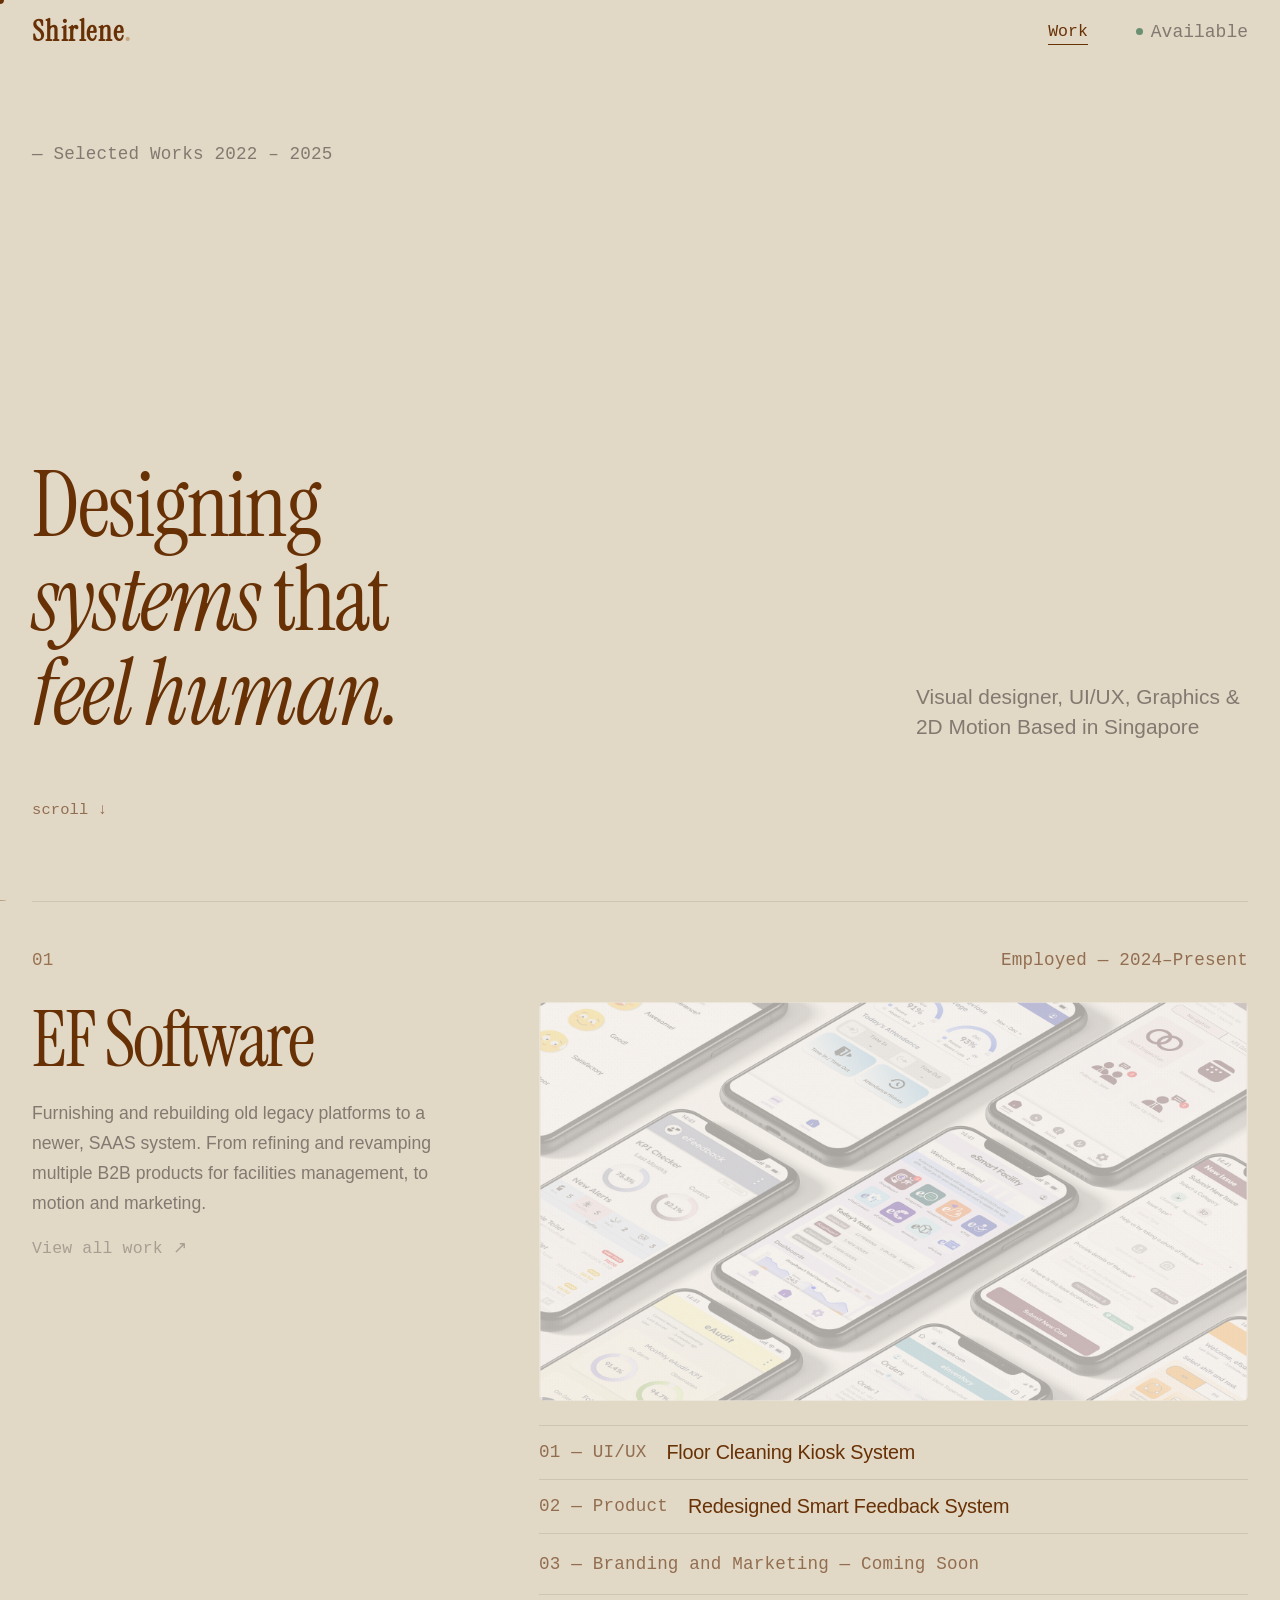
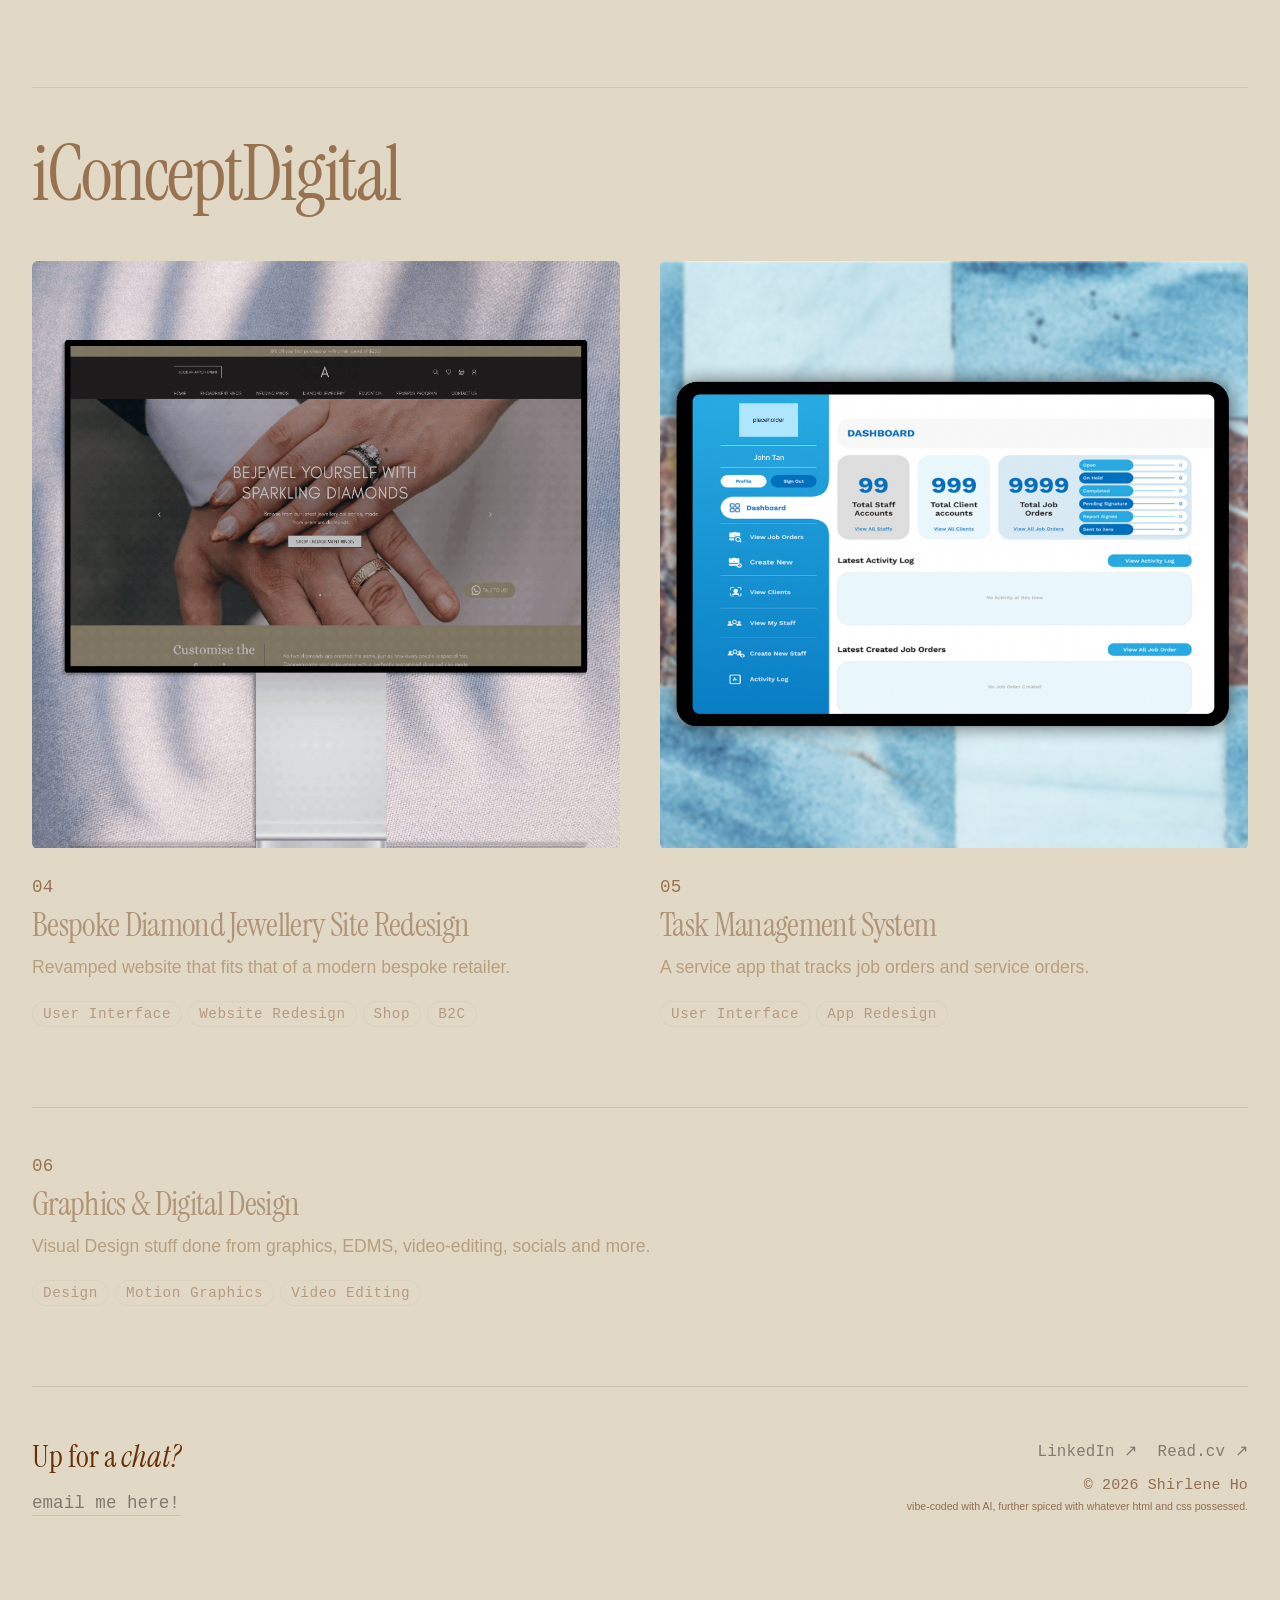
==== commit 171aa9d3: "updated link to resume" ====
--- a/index.html
+++ b/index.html
@@ -198,8 +198,8 @@
     </div>
     <div class="footer-right">
       <div class="footer-links">
-        <a href="www.linkedin.com/in/shirlene-ho" target="_blank" class="footer-link mono">LinkedIn ↗</a>
-        <a href="https://drive.google.com/file/d/1FRg0CxE9V1r8pz8oT7f8C0hHhA85Rcrs/view?usp=sharing" target="_blank" class="footer-link mono">Read.cv ↗</a>
+        <a href="https://www.linkedin.com/in/shirlene-ho/" target="_blank" class="footer-link mono">LinkedIn ↗</a>
+        <a href="https://drive.google.com/file/d/1f1W3n-odv5Q0HSIMv109Y1zh4_xA7lvX/view?usp=sharing" target="_blank" class="footer-link mono">Read.cv ↗</a>
       </div>
       <p class="footer-copy mono" style="text-align: right;" style="margin-bottom: 0px;">© 2026 Shirlene Ho</p>
       <p class="footer-credit" style="margin-top: -10px;">vibe-coded with AI, further spiced with whatever html and css possessed. </div>
--- a/style.css
+++ b/style.css
@@ -64,23 +64,19 @@
     .client-stat { display: flex; flex-direction: column; align-items: flex-end; }
     .client-stat-val { font-family: var(--serif); font-size: 1.6rem; font-weight: 400; letter-spacing: -0.02em; }
     .client-stat-label { font-family: var(--mono); font-size: 0.65rem; color: var(--fg-faint); }
-    .client-desc-row { display: grid; align-self: left; grid-template-columns: 0.6fr 1.2fr; gap: 80px; align-items: start; }
+    .client-desc-row { display: grid; align-self: left; grid-template-columns: 0.6fr 0.5fr; gap: 80px; align-items: start; margin:auto;}
     .client-desc { font-size: 0.95rem; line-height: 1.7; color: var(--fg-muted); }
     .client-tags-wrap { display: flex; gap: 8px; flex-wrap: wrap; flex-direction: row;  justify-content: flex-start; max-width:500px; }
 
     .project-list { padding: 0 32px 120px; }
 
-    .project-card {
-      display: grid;
-      grid-template-columns: 1.6fr 1.8fr;
-      gap: 64px;
-      align-items: center;
-      padding: 20px 0;
-      border-bottom: 1px solid var(--border);
-      opacity: 0;
-      transform: translateY(24px);
-      transition: opacity 0.7s var(--ease-out), transform 0.7s var(--ease-out);
-    }
+.project-card {
+  display: grid;
+  grid-template-columns: 1.6fr 1.8fr;
+  gap: 64px;
+  align-items: start;
+  padding: 20px 0;
+}
 
     .project-slot {
      display: grid;
@@ -127,13 +123,13 @@
      gap: 20px;
      width: 100%;
      align-items: stretch;
-}
-
-.project-row > div {
-  flex: 1;
-  width: 100%;
-  min-height: 50px; /* Adjust height to fit your desired card height */
-}
+    }
+
+    .project-row > div {
+    flex: 1;
+    width: 100%;
+    min-height: 50px; /* Adjust height to fit your desired card height */
+    }
 
     .project-frame {
       background: var(--surface);
@@ -147,22 +143,17 @@
     .project-frame--portrait { aspect-ratio: 3/4; }
     .project-frame--wide { aspect-ratio: 16/7; }
 
-    .project-info { display: flex;
-    flex-direction: column;
-    justify-content: flex-start;
-    gap: 16px;
-    padding: 8px 0;
-}
     .project-num { font-family: var(--mono); font-size: 0.7rem; color: var(--fg-faint); }
     .project-discipline { font-family: var(--mono); font-size: 0.7rem; color: var(--accent-dark); display: flex; align-items: center; gap: 8px; margin-bottom: 4px; }
     .project-discipline::before { content: ''; width: 20px; height: 1px; background: var(--accent-dark); display: block; }
-    .project-title { font-family: var(--serif); font-size: clamp(1.6rem, 3vw, 2.8rem); font-weight: 400; letter-spacing: -0.02em; line-height: 1.1; padding-top:30px;}
+    .project-title { font-family: var(--serif); font-size: clamp(1.6rem, 3vw, 2.8rem); font-weight: 400; letter-spacing: -0.02em; line-height: 1.1; padding-top:5px;}
     .project-body { font-size: 0.875rem; line-height: 1.7; color: var(--fg-muted); max-width: 380px; }
     .project-outcomes { display: flex; flex-direction: column; gap: 8px; padding-top: 8px; border-top: 1px solid var(--border); }
     .project-outcome { display: flex; gap: 10px; font-size: 0.8rem; color: var(--fg-muted); align-items: baseline; }
     .project-outcome::before { content: '—'; font-family: var(--mono); color: var(--fg-faint); flex-shrink: 0; }
     .project-view-link { display: inline-flex; align-items: center; gap: 8px; font-family: var(--mono); font-size: 0.72rem; color: var(--fg); border-bottom: 1px solid var(--border); padding-bottom: 2px; width: fit-content; transition: gap 0.2s ease, border-color 0.2s ease; margin-top: 8px; }
     .project-view-link:hover { gap: 14px; border-color: var(--fg); }
+    .graphics-title {font-family: var(--serif); font-size: clamp(1.6rem, 3vw, 2.8rem); font-weight: 400; letter-spacing: -0.02em; line-height: 1.1; padding: top 30px;}
 
     .back-nav { display: inline-flex; align-items: center; gap: 8px; font-family: var(--mono); font-size: 0.72rem; color: var(--fg-muted); margin-bottom: 32px; transition: color 0.2s ease, gap 0.2s ease; }
     .back-nav:hover { color: var(--fg); gap: 12px; }
@@ -1004,6 +995,15 @@
   transition: background-size 0.4s ease; /* Adds a smooth transition effect */
 }
 
+.project-esfbuserflow{
+  background-image: url("images/eSFBuserfbflow.jpg");
+  aspect-ratio: 16 / 9; 
+  background-size: 88%;      /* Scales the image to completely cover the div */
+  background-position: center;  /* Centers the image within the container */
+  background-repeat: no-repeat; 
+  transition: background-size 0.4s ease; /* Adds a smooth transition effect */
+}
+
 .project-outcome {
   max-width: 800px;
   font-size: 0.7rem;
@@ -1041,14 +1041,16 @@
   transition: background-size 0.4s ease; /* Adds a smooth transition effect */
 }
 
-.project-info{
-  display: flex;
+.project-info {
+  display: flex;
+  flex-direction: column;
+  justify-content: flex-start;
+  gap: 20px;
   max-width: 1200px;
-  flex-direction: column;
-  justify-content: space-between;
-  gap: 20px;
+
   position: sticky;
   top: calc(var(--nav-h) + 32px);
+  align-self: start;
 }
 
 
